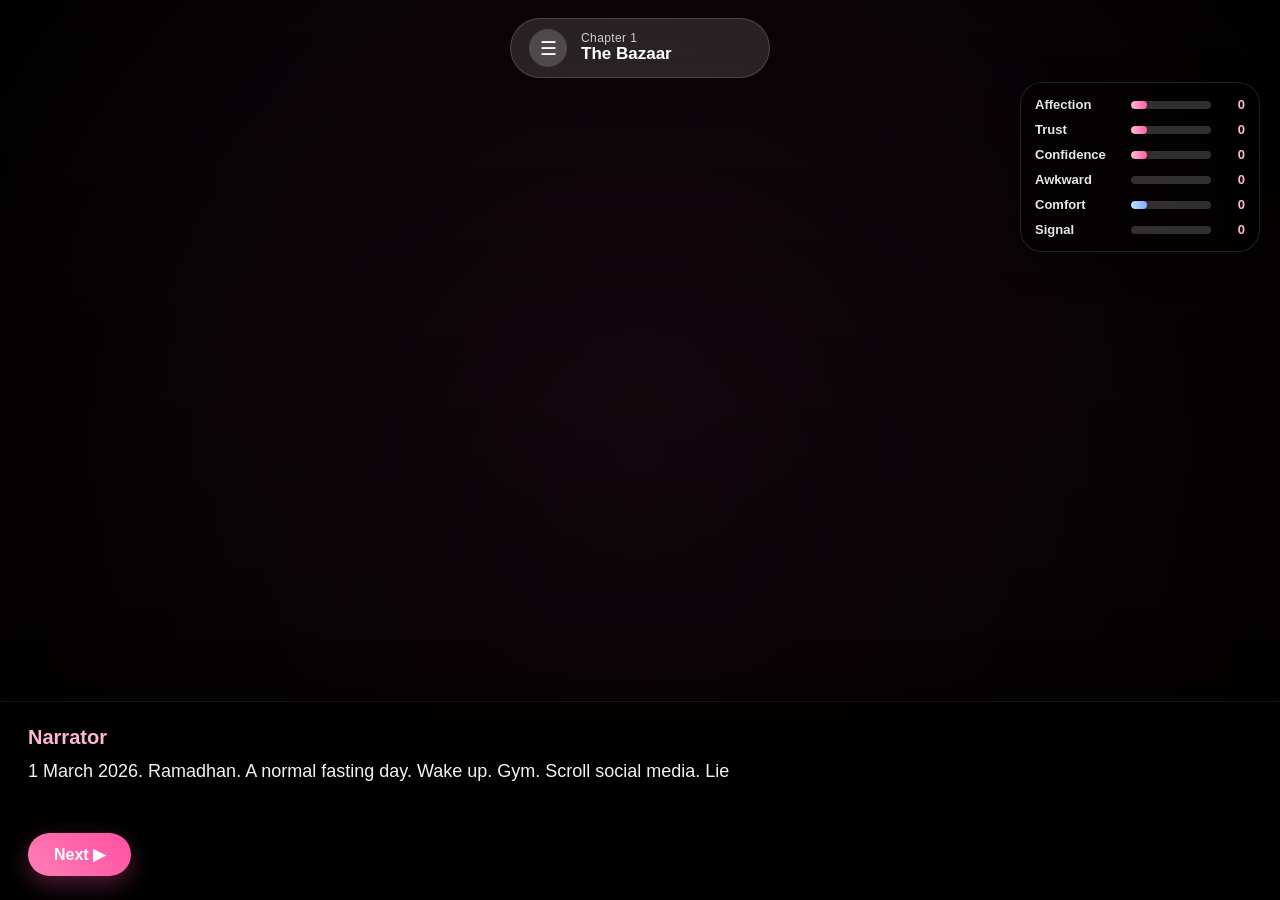
==== MemoryWorld_V2/index.html @ 0f624278 "all" ====
<!DOCTYPE html>
<html lang="en">
<head>
    <meta charset="UTF-8">
    <meta name="viewport" content="width=device-width, initial-scale=1.0, viewport-fit=cover">
    <title>Memory World</title>
    <link rel="stylesheet" href="css/style.css">
</head>
<body>
    <main id="game">
        <section id="backgroundLayer">
            <div id="background"></div>
            <div id="overlay"></div>
        </section>

        <header id="topBar">
            <button id="menuBtn" type="button" aria-label="Open menu">☰</button>
            <div id="chapterInfo">
                <p id="chapterLabel">Chapter 1</p>
                <h1 id="chapterTitle">The Bazaar</h1>
            </div>
        </header>

        <aside id="hud" aria-label="Player stats">
            <div class="statRow" data-stat="affection">
                <span class="statName">Affection</span>
                <div class="statBar"><div id="affectionBar" class="statFill"></div></div>
                <span id="affectionValue" class="statValue">0</span>
            </div>
            <div class="statRow" data-stat="trust">
                <span class="statName">Trust</span>
                <div class="statBar"><div id="trustBar" class="statFill"></div></div>
                <span id="trustValue" class="statValue">0</span>
            </div>
            <div class="statRow" data-stat="confidence">
                <span class="statName">Confidence</span>
                <div class="statBar"><div id="confidenceBar" class="statFill"></div></div>
                <span id="confidenceValue" class="statValue">0</span>
            </div>
            <div class="statRow" data-stat="awkwardness">
                <span class="statName">Awkward</span>
                <div class="statBar"><div id="awkwardnessBar" class="statFill"></div></div>
                <span id="awkwardnessValue" class="statValue">0</span>
            </div>
            <div class="statRow" data-stat="comfort">
                <span class="statName">Comfort</span>
                <div class="statBar"><div id="comfortBar" class="statFill"></div></div>
                <span id="comfortValue" class="statValue">0</span>
            </div>
            <div class="statRow" data-stat="signal">
                <span class="statName">Signal</span>
                <div class="statBar"><div id="signalBar" class="statFill"></div></div>
                <span id="signalValue" class="statValue">0</span>
            </div>
        </aside>

        <section id="characters" aria-label="Characters">
            <img id="aniq" class="characterSprite" src="images/aniq.png" alt="Aniq">
            <img id="yannie" class="characterSprite" src="images/yannie.png" alt="Yannie">
            <img id="dad" class="characterSprite" src="images/dad.png" alt="Dad">
        </section>

        <section id="choiceBox" aria-label="Choices"></section>

        <section id="dialogueBox" aria-label="Dialogue">
            <div id="speakerBox"><p id="speaker">Narrator</p></div>
            <div id="textBox"><p id="dialogue">1 March 2026. Ramadhan.</p></div>
            <div id="dialogueControls"><button id="nextBtn" type="button">Next ▶</button></div>
        </section>

        <section id="chatScreen" aria-label="Phone chat">
            <header id="chatHeader">
                <div id="chatAvatar">💬</div>
                <div id="chatUserInfo">
                    <h2 id="chatName">Yannie</h2>
                    <p id="chatStatus">Online</p>
                </div>
            </header>
            <div id="chatMessages"></div>
            <footer id="chatFooter"><button id="chatContinueBtn" type="button">Continue ▶</button></footer>
        </section>

        <aside id="menuPanel" aria-label="Game menu">
            <header id="menuHeader">
                <h2>Memory World</h2>
                <button id="closeMenuBtn" type="button" aria-label="Close menu">✕</button>
            </header>
            <nav id="menuActions" aria-label="Menu actions">
                <button id="saveBtn" class="menuActionBtn" type="button">Save Game</button>
                <button id="loadBtn" class="menuActionBtn" type="button">Load Game</button>
                <button id="restartBtn" class="menuActionBtn" type="button">Restart</button>
            </nav>
            <section class="menuSection">
                <h3>Inventory</h3>
                <ul id="inventoryList" class="menuList"></ul>
            </section>
            <section class="menuSection">
                <h3>Signals</h3>
                <ul id="signalList" class="menuList"></ul>
            </section>
            <section class="menuSection">
                <h3>Memories</h3>
                <ul id="memoryList" class="menuList"></ul>
            </section>
            <section class="menuSection">
                <h3>Story Log</h3>
                <ul id="historyList" class="menuList"></ul>
            </section>
        </aside>

        <div id="toast" role="status" aria-live="polite"></div>
        <div id="fadeLayer"></div>
    </main>

    <script src="js/story.js"></script>
    <script src="js/engine.js"></script>
</body>
</html>
---- MemoryWorld_V2/css/style.css ----
/* ========================================================= MEMORY WORLD — MAIN STYLE File: css/style.css ========================================================= */
/* ========================= RESET ========================= */
* {
    margin: 0;
    padding: 0;
    box-sizing: border-box;
}

:root {
    --pink: #ff5ca8;
    --pink-light: #ffb6d9;
    --pink-dark: #d93f87;
    --white: #ffffff;
    --black: #000000;
    --glass: rgba(255, 255, 255, 0.12);
    --glass-strong: rgba(255, 255, 255, 0.22);
    --dark-glass: rgba(0, 0, 0, 0.55);
    --dialogue-bg: rgba(0, 0, 0, 0.88);
    --good: #7cffb2;
    --bad: #ff7777;
    --neutral: #ffd36e;
    --shadow-soft: 0 10px 35px rgba(0, 0, 0, 0.35);
    --shadow-strong: 0 20px 70px rgba(0, 0, 0, 0.6);
}

html,
body {
    width: 100%;
    height: 100%;
    overflow: hidden;
}

body {
    font-family: "Segoe UI", Arial, sans-serif;
    background: #000;
    color: var(--white);
}

/* ========================= GAME ROOT ========================= */
#game {
    position: relative;
    width: 100vw;
    height: 100vh;
    overflow: hidden;
    background: #000;
}

/* ========================= BACKGROUND ========================= */
#backgroundLayer {
    position: fixed;
    inset: 0;
    z-index: 1;
}

#background {
    position: absolute;
    inset: 0;
    background-image: radial-gradient(circle at center, rgba(255, 92, 168, 0.18), rgba(0, 0, 0, 0.95)), url("../images/room.jpg");
    background-size: cover;
    background-position: center;
    background-repeat: no-repeat;
    transition: background-image 0.5s ease, filter 0.5s ease, transform 0.5s ease;
}

#overlay {
    position: absolute;
    inset: 0;
    background: linear-gradient(to bottom, rgba(0, 0, 0, 0.15), rgba(0, 0, 0, 0.65)), rgba(0, 0, 0, 0.35);
}

/* ========================= TOP BAR ========================= */
#topBar {
    position: absolute;
    top: 18px;
    left: 50%;
    transform: translateX(-50%);
    z-index: 20;
    display: flex;
    align-items: center;
    gap: 14px;
    min-width: 260px;
    max-width: 92vw;
    padding: 10px 18px;
    border-radius: 999px;
    background: var(--glass);
    border: 1px solid rgba(255, 255, 255, 0.16);
    backdrop-filter: blur(16px);
    box-shadow: var(--shadow-soft);
}

#menuBtn {
    width: 38px;
    height: 38px;
    border: none;
    border-radius: 50%;
    background: rgba(255, 255, 255, 0.18);
    color: var(--white);
    font-size: 19px;
    cursor: pointer;
    transition: 0.25s ease;
}

#menuBtn:hover {
    background: rgba(255, 182, 217, 0.34);
    transform: scale(1.06);
}

#chapterInfo {
    display: flex;
    flex-direction: column;
    line-height: 1.1;
}

#chapterLabel {
    font-size: 12px;
    opacity: 0.78;
    letter-spacing: 0.4px;
}

#chapterTitle {
    font-size: 17px;
    font-weight: 800;
    color: var(--white);
    white-space: nowrap;
}

/* ========================= HUD / STATS ========================= */
#hud {
    position: absolute;
    top: 82px;
    right: 20px;
    z-index: 25;
    width: 240px;
    display: flex;
    flex-direction: column;
    gap: 10px;
    padding: 14px;
    border-radius: 22px;
    background: rgba(0, 0, 0, 0.38);
    border: 1px solid rgba(255, 255, 255, 0.12);
    backdrop-filter: blur(16px);
    box-shadow: var(--shadow-soft);
}

.statRow {
    display: grid;
    grid-template-columns: 88px 1fr 26px;
    align-items: center;
    gap: 8px;
}

.statName {
    font-size: 13px;
    font-weight: 650;
    opacity: 0.9;
}

.statBar {
    height: 8px;
    border-radius: 999px;
    background: rgba(255, 255, 255, 0.18);
    overflow: hidden;
}

.statFill {
    width: 0%;
    height: 100%;
    border-radius: 999px;
    background: linear-gradient(90deg, var(--pink-light), var(--pink));
    transition: width 0.3s ease;
}

.statValue {
    font-size: 13px;
    font-weight: 800;
    text-align: right;
    color: var(--pink-light);
}

/* Special stat mood coloring */
.statRow[data-stat="awkwardness"] .statFill {
    background: linear-gradient(90deg, #ffd36e, #ff7777);
}

/* ========================= CHARACTERS ========================= */
#characters {
    position: absolute;
    left: 0;
    bottom: 150px;
    width: 100%;
    height: 70%;
    z-index: 10;
    pointer-events: none;
}

.characterSprite {
    position: absolute;
    bottom: 0;
    height: 90%;
    max-height: 720px;
    object-fit: contain;
    opacity: 0.28;
    filter: brightness(0.45);
    transition: opacity 0.45s ease, transform 0.45s ease, filter 0.45s ease;
}

#aniq {
    left: 3%;
}

#yannie {
    right: 3%;
}

#dad {
    left: 50%;
    transform: translateX(-50%);
}

/* JS can add these classes */
.characterSprite.active {
    opacity: 1;
    filter: brightness(1);
    transform: scale(1.04);
}

.characterSprite.inactive {
    opacity: 0.18;
    filter: brightness(0.32);
    transform: scale(0.98);
}

.characterSprite.hiddenCharacter,
.hidden {
    display: none !important;
}

/* ========================= CHOICE BOX ========================= */
#choiceBox {
    position: absolute;
    left: 50%;
    bottom: 185px;
    transform: translateX(-50%);
    z-index: 50;
    display: flex;
    flex-direction: column;
    gap: 12px;
    width: min(640px, 92vw);
}

.choiceBtn {
    width: 100%;
    padding: 15px 22px;
    border: 1px solid rgba(255, 255, 255, 0.18);
    border-radius: 20px;
    background: rgba(255, 255, 255, 0.15);
    color: var(--white);
    backdrop-filter: blur(12px);
    box-shadow: var(--shadow-soft);
    cursor: pointer;
    text-align: left;
    transition: transform 0.25s ease, background 0.25s ease, border-color 0.25s ease, opacity 0.25s ease;
}

.choiceBtn:hover {
    transform: scale(1.025);
    background: rgba(255, 182, 217, 0.34);
    border-color: rgba(255, 182, 217, 0.55);
}

.choiceText {
    display: block;
    font-size: 16px;
    font-weight: 850;
}

.choiceHint {
    display: block;
    margin-top: 5px;
    font-size: 13px;
    line-height: 1.4;
    opacity: 0.78;
}

.choiceBtn.locked,
.choiceBtn:disabled {
    opacity: 0.42;
    cursor: not-allowed;
    filter: grayscale(0.8);
}

.choiceBtn.locked:hover,
.choiceBtn:disabled:hover {
    transform: none;
    background: rgba(255, 255, 255, 0.13);
}

/* Consequence styling for future JS */
.choiceBtn.goodChoice {
    border-color: rgba(124, 255, 178, 0.42);
}

.choiceBtn.badChoice {
    border-color: rgba(255, 119, 119, 0.42);
}

.choiceBtn.neutralChoice {
    border-color: rgba(255, 211, 110, 0.42);
}

/* ========================= DIALOGUE BOX ========================= */
#dialogueBox {
    position: absolute;
    left: 0;
    bottom: 0;
    z-index: 30;
    width: 100%;
    min-height: 155px;
    padding: 24px 28px;
    background: linear-gradient(to top, rgba(0, 0, 0, 0.96), rgba(0, 0, 0, 0.72));
    border-top: 1px solid rgba(255, 255, 255, 0.08);
    box-shadow: 0 -12px 40px rgba(0, 0, 0, 0.35);
}

#speakerBox {
    margin-bottom: 8px;
}

#speaker {
    font-size: 20px;
    font-weight: 900;
    color: var(--pink-light);
}

#textBox {
    max-width: 1100px;
}

#dialogue {
    min-height: 58px;
    font-size: 18px;
    line-height: 1.65;
    color: rgba(255, 255, 255, 0.95);
}

#dialogueControls {
    margin-top: 18px;
}

#nextBtn,
#chatContinueBtn {
    padding: 12px 26px;
    border: none;
    border-radius: 999px;
    background: linear-gradient(45deg, #ff7eb6, #ff4fa3);
    color: var(--white);
    font-size: 16px;
    font-weight: 800;
    cursor: pointer;
    box-shadow: 0 8px 22px rgba(255, 79, 163, 0.32);
    transition: transform 0.22s ease, box-shadow 0.22s ease, filter 0.22s ease;
}

#nextBtn:hover,
#chatContinueBtn:hover {
    transform: translateY(-1px);
    box-shadow: 0 12px 28px rgba(255, 79, 163, 0.42);
}

#nextBtn:active,
#chatContinueBtn:active {
    transform: translateY(1px);
}

/* ========================= CHAT SCREEN ========================= */
#chatScreen {
    position: absolute;
    inset: 0;
    z-index: 100;
    display: none;
    background: linear-gradient(rgba(255, 255, 255, 0.04), rgba(255, 255, 255, 0.04)), url("../images/chatbg.jpg");
    background-size: cover;
    background-position: center;
}

#chatScreen.active {
    display: block;
}

#chatHeader {
    height: 72px;
    display: flex;
    align-items: center;
    gap: 12px;
    padding: 0 20px;
    background: var(--pink);
    color: var(--white);
    box-shadow: 0 6px 20px rgba(0, 0, 0, 0.22);
}

#chatAvatar {
    width: 44px;
    height: 44px;
    display: grid;
    place-items: center;
    border-radius: 50%;
    background: rgba(255, 255, 255, 0.24);
    font-size: 22px;
}

#chatUserInfo {
    display: flex;
    flex-direction: column;
    line-height: 1.15;
}

#chatName {
    font-size: 20px;
    font-weight: 900;
}

#chatStatus {
    font-size: 12px;
    opacity: 0.86;
}

#chatMessages {
    height: calc(100% - 150px);
    display: flex;
    flex-direction: column;
    gap: 10px;
    padding: 20px;
    overflow-y: auto;
}

.message {
    max-width: 75%;
    padding: 12px 14px;
    border-radius: 18px;
    font-size: 15px;
    line-height: 1.5;
    box-shadow: 0 6px 16px rgba(0, 0, 0, 0.12);
    animation: messagePop 0.25s ease;
}

@keyframes messagePop {
    from {
        opacity: 0;
        transform: translateY(8px) scale(0.96);
    }

    to {
        opacity: 1;
        transform: translateY(0) scale(1);
    }
}

.message.me {
    align-self: flex-end;
    background: var(--pink);
    color: var(--white);
    border-bottom-right-radius: 5px;
}

.message.her {
    align-self: flex-start;
    background: var(--white);
    color: #111;
    border-bottom-left-radius: 5px;
}

#chatFooter {
    height: 78px;
    display: flex;
    align-items: center;
    justify-content: center;
    padding: 12px;
}

#chatContinueBtn {
    display: none;
}

#chatContinueBtn.active {
    display: inline-block;
}

/* ========================= MENU PANEL ========================= */
#menuPanel {
    position: absolute;
    top: 74px;
    left: 50%;
    transform: translateX(-50%);
    z-index: 200;
    width: min(540px, 92vw);
    max-height: 78vh;
    overflow-y: auto;
    padding: 18px;
    border-radius: 24px;
    background: rgba(0, 0, 0, 0.84);
    border: 1px solid rgba(255, 255, 255, 0.14);
    backdrop-filter: blur(18px);
    box-shadow: var(--shadow-strong);
    display: none;
}

#menuPanel.active {
    display: block;
}

#menuHeader {
    display: flex;
    align-items: center;
    justify-content: space-between;
    margin-bottom: 16px;
}

#menuHeader h2 {
    font-size: 22px;
    color: var(--pink-light);
}

#closeMenuBtn {
    width: 34px;
    height: 34px;
    border: none;
    border-radius: 50%;
    background: rgba(255, 255, 255, 0.16);
    color: var(--white);
    font-size: 17px;
    cursor: pointer;
}

#closeMenuBtn:hover {
    background: rgba(255, 182, 217, 0.28);
}

#menuActions {
    display: grid;
    grid-template-columns: repeat(3, 1fr);
    gap: 10px;
    margin-bottom: 16px;
}

.menuActionBtn {
    padding: 12px 10px;
    border: none;
    border-radius: 14px;
    background: rgba(255, 255, 255, 0.14);
    color: var(--white);
    font-size: 14px;
    font-weight: 800;
    cursor: pointer;
    transition: 0.22s ease;
}

.menuActionBtn:hover {
    background: rgba(255, 182, 217, 0.28);
    transform: translateY(-1px);
}

.menuSection {
    margin-top: 14px;
    padding-top: 14px;
    border-top: 1px solid rgba(255, 255, 255, 0.12);
}

.menuSection h3 {
    margin-bottom: 8px;
    font-size: 15px;
    color: var(--pink-light);
}

.menuList {
    display: flex;
    flex-direction: column;
    gap: 7px;
    list-style: none;
    font-size: 14px;
    line-height: 1.4;
    opacity: 0.92;
}

.menuList li {
    padding: 8px 10px;
    border-radius: 12px;
    background: rgba(255, 255, 255, 0.08);
}

/* Empty state generated by JS */
.emptyText {
    opacity: 0.62;
    font-style: italic;
}

/* ========================= TOAST / CONSEQUENCE POPUP ========================= */
#toast {
    position: absolute;
    top: 86px;
    left: 50%;
    transform: translateX(-50%) translateY(-8px);
    z-index: 300;
    min-width: 140px;
    max-width: 90vw;
    padding: 10px 18px;
    border-radius: 999px;
    background: rgba(255, 92, 168, 0.94);
    color: var(--white);
    font-size: 14px;
    font-weight: 900;
    text-align: center;
    box-shadow: var(--shadow-soft);
    opacity: 0;
    pointer-events: none;
    transition: opacity 0.3s ease, transform 0.3s ease;
}

#toast.show {
    opacity: 1;
    transform: translateX(-50%) translateY(0);
}

#toast.good {
    background: rgba(54, 198, 112, 0.94);
}

#toast.bad {
    background: rgba(238, 76, 76, 0.94);
}

#toast.neutral {
    background: rgba(218, 160, 48, 0.94);
}

/* ========================= FADE LAYER ========================= */
#fadeLayer {
    position: absolute;
    inset: 0;
    z-index: 250;
    background: #000;
    opacity: 0;
    pointer-events: none;
    transition: opacity 0.45s ease;
}

#fadeLayer.active {
    opacity: 1;
}

/* ========================= SCROLLBAR ========================= */
#chatMessages::-webkit-scrollbar,
#menuPanel::-webkit-scrollbar {
    width: 8px;
}

#chatMessages::-webkit-scrollbar-thumb,
#menuPanel::-webkit-scrollbar-thumb {
    background: rgba(255, 182, 217, 0.4);
    border-radius: 999px;
}

#chatMessages::-webkit-scrollbar-track,
#menuPanel::-webkit-scrollbar-track {
    background: rgba(255, 255, 255, 0.08);
}

/* ========================= RESPONSIVE ========================= */
@media (max-width: 900px) {
    #hud {
        width: 220px;
    }

    .characterSprite {
        height: 82%;
    }
}

@media (max-width: 768px) {
    #topBar {
        top: 12px;
        padding: 8px 12px;
    }

    #chapterTitle {
        font-size: 15px;
    }

    #hud {
        top: 72px;
        right: 12px;
        width: calc(100% - 24px);
        display: grid;
        grid-template-columns: 1fr 1fr;
        gap: 9px 12px;
        padding: 12px;
    }

    .statRow {
        grid-template-columns: 76px 1fr 22px;
    }

    .statName,
    .statValue {
        font-size: 12px;
    }

    #characters {
        bottom: 170px;
        height: 58%;
    }

    .characterSprite {
        height: 76%;
    }

    #aniq {
        left: -4%;
    }

    #yannie {
        right: -4%;
    }

    #dad {
        left: 50%;
    }

    #choiceBox {
        bottom: 205px;
        width: 92vw;
    }

    .choiceBtn {
        padding: 13px 17px;
    }

    .choiceText {
        font-size: 15px;
    }

    .choiceHint {
        font-size: 12px;
    }

    #dialogueBox {
        min-height: 165px;
        padding: 20px;
    }

    #speaker {
        font-size: 18px;
    }

    #dialogue {
        font-size: 16px;
        line-height: 1.55;
    }

    #nextBtn,
    #chatContinueBtn {
        padding: 11px 22px;
        font-size: 15px;
    }

    #chatHeader {
        height: 66px;
    }

    #chatMessages {
        height: calc(100% - 142px);
        padding: 16px;
    }

    .message {
        max-width: 82%;
        font-size: 14px;
    }

    #menuActions {
        grid-template-columns: 1fr;
    }
}

@media (max-width: 480px) {
    #hud {
        grid-template-columns: 1fr;
    }

    #characters {
        height: 52%;
    }

    .characterSprite {
        height: 70%;
    }

    #choiceBox {
        bottom: 215px;
    }

    #dialogueBox {
        min-height: 175px;
    }

    #dialogue {
        font-size: 15px;
    }

    #chapterLabel {
        display: none;
    }
}
/* ========================= MEMORY WORLD V2 ADDITIONS ========================= */
.phoneChoices {
    display: flex;
    flex-direction: column;
    gap: 10px;
    margin-top: 14px;
    padding: 12px;
    border-radius: 20px;
    background: rgba(0, 0, 0, 0.24);
}

.phoneChoices .choiceBtn {
    box-shadow: none;
    background: rgba(255, 255, 255, 0.18);
}

.message.system,
.message.signalBubble,
.message.callSystem {
    align-self: center;
    max-width: 88%;
    text-align: center;
    background: rgba(0, 0, 0, 0.50);
    color: rgba(255, 255, 255, 0.94);
    border-radius: 999px;
    font-size: 13px;
}

.message.signalBubble {
    background: rgba(255, 92, 168, 0.86);
    font-weight: 850;
}

.message.callSystem {
    background: rgba(255, 255, 255, 0.20);
}

.choiceBtn.badEndChoice {
    border-color: rgba(255, 70, 70, 0.7);
}

.choiceBtn.weakChoice {
    border-color: rgba(255, 211, 110, 0.62);
}

.choiceBtn.canonChoice {
    border-color: rgba(255, 182, 217, 0.72);
}

.choiceBtn.signalChoice {
    border-color: rgba(255, 92, 168, 0.88);
}

.statRow[data-stat="comfort"] .statFill {
    background: linear-gradient(90deg, #b6e3ff, #8ca6ff);
}

.statRow[data-stat="signal"] .statFill {
    background: linear-gradient(90deg, #ffd1ea, #ff5ca8);
}

@media (max-width: 768px) {
    #hud {
        grid-template-columns: 1fr 1fr;
    }
}


/* ========================= MOBILE-FIRST POLISH — FINAL BUILD ========================= */
html,
body,
#game {
    min-height: 100svh;
    height: 100dvh;
}

#dialogue {
    white-space: pre-line;
}

@media (max-width: 768px) {
    body {
        overscroll-behavior: none;
        -webkit-tap-highlight-color: transparent;
    }

    #game {
        width: 100vw;
        height: 100dvh;
    }

    #topBar {
        top: max(10px, env(safe-area-inset-top));
        width: calc(100vw - 20px);
        justify-content: flex-start;
    }

    #chapterInfo {
        min-width: 0;
    }

    #chapterTitle {
        max-width: calc(100vw - 95px);
        overflow: hidden;
        text-overflow: ellipsis;
    }

    #hud {
        top: calc(max(10px, env(safe-area-inset-top)) + 58px);
        left: 10px;
        right: 10px;
        width: auto;
        grid-template-columns: repeat(2, minmax(0, 1fr));
        gap: 7px 8px;
        padding: 9px;
        border-radius: 18px;
    }

    .statRow {
        grid-template-columns: 62px 1fr 19px;
        gap: 5px;
    }

    .statName,
    .statValue {
        font-size: 10.5px;
    }

    .statBar {
        height: 6px;
    }

    #characters {
        bottom: 200px;
        height: 44%;
    }

    .characterSprite {
        height: 72%;
        max-height: 410px;
    }

    #choiceBox {
        bottom: calc(178px + env(safe-area-inset-bottom));
        width: calc(100vw - 22px);
        gap: 9px;
        max-height: 38vh;
        overflow-y: auto;
        padding-bottom: 4px;
    }

    .choiceBtn {
        min-height: 48px;
        padding: 12px 14px;
        border-radius: 17px;
    }

    .choiceText {
        font-size: 14px;
    }

    .choiceHint {
        font-size: 11.5px;
    }

    #dialogueBox {
        min-height: 168px;
        max-height: 38vh;
        padding: 16px 16px calc(16px + env(safe-area-inset-bottom));
        overflow-y: auto;
    }

    #speaker {
        font-size: 17px;
    }

    #dialogue {
        min-height: 64px;
        font-size: 15px;
        line-height: 1.45;
    }

    #dialogueControls {
        margin-top: 12px;
    }

    #nextBtn,
    #chatContinueBtn {
        min-height: 44px;
        padding: 10px 22px;
    }

    #chatHeader {
        height: calc(62px + env(safe-area-inset-top));
        padding-top: env(safe-area-inset-top);
    }

    #chatMessages {
        height: calc(100dvh - 136px - env(safe-area-inset-top) - env(safe-area-inset-bottom));
        padding: 14px 12px;
    }

    #chatFooter {
        height: calc(74px + env(safe-area-inset-bottom));
        padding-bottom: env(safe-area-inset-bottom);
    }

    .message {
        max-width: 84%;
        font-size: 14px;
        padding: 11px 13px;
    }

    .message.system,
    .message.signalBubble,
    .message.callSystem {
        max-width: 92%;
        border-radius: 18px;
    }

    .phoneChoices {
        gap: 8px;
        padding: 10px;
    }

    #menuPanel {
        top: calc(68px + env(safe-area-inset-top));
        width: calc(100vw - 22px);
        max-height: calc(100dvh - 90px - env(safe-area-inset-top));
        padding: 15px;
    }
}

@media (max-width: 480px) {
    #hud {
        grid-template-columns: repeat(2, minmax(0, 1fr));
    }

    #characters {
        bottom: 205px;
        height: 40%;
    }

    .characterSprite {
        height: 66%;
    }

    #choiceBox {
        bottom: calc(184px + env(safe-area-inset-bottom));
        max-height: 35vh;
    }

    #dialogueBox {
        min-height: 176px;
        max-height: 40vh;
    }

    #dialogue {
        font-size: 14.5px;
    }
}

@media (max-width: 380px) {
    #hud {
        grid-template-columns: 1fr;
        max-height: 112px;
        overflow-y: auto;
    }

    #choiceBox {
        bottom: calc(190px + env(safe-area-inset-bottom));
    }

    .choiceText {
        font-size: 13.5px;
    }

    .choiceHint {
        display: none;
    }
}
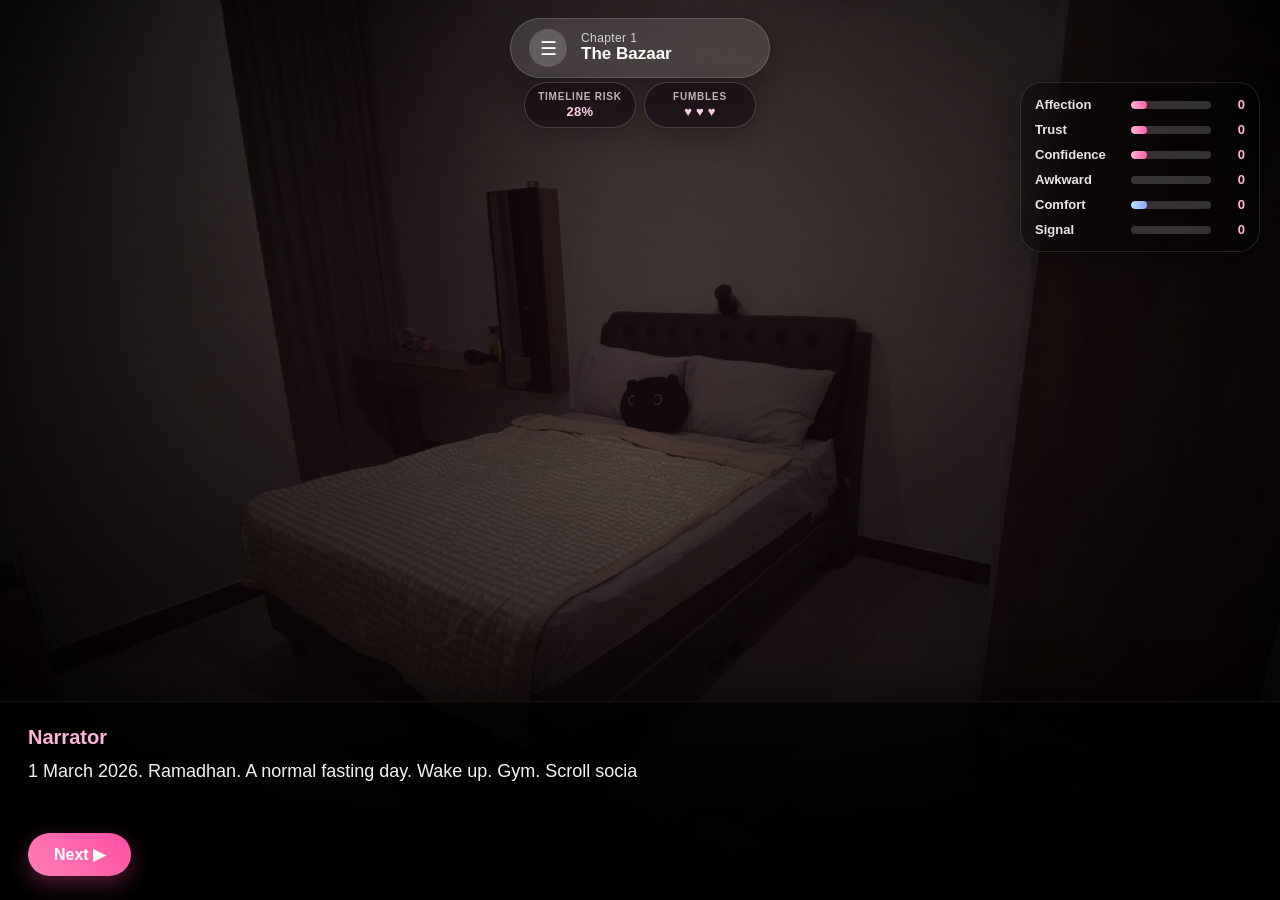
==== commit 1045f1ad: "GAMEEE" ====
--- a/MemoryWorld_V2/index.html
+++ b/MemoryWorld_V2/index.html
@@ -20,6 +20,11 @@
                 <h1 id="chapterTitle">The Bazaar</h1>
             </div>
         </header>
+
+        <section id="timelineStatus" aria-label="Timeline status">
+            <div class="timelineChip"><span>Timeline Risk</span><strong id="timelineRiskValue">12%</strong></div>
+            <div class="timelineChip"><span>Fumbles</span><strong id="fumbleValue">♡ ♡ ♡</strong></div>
+        </section>
 
         <aside id="hud" aria-label="Player stats">
             <div class="statRow" data-stat="affection">
@@ -57,7 +62,7 @@
         <section id="characters" aria-label="Characters">
             <img id="aniq" class="characterSprite" src="images/aniq.png" alt="Aniq">
             <img id="yannie" class="characterSprite" src="images/yannie.png" alt="Yannie">
-            <img id="dad" class="characterSprite" src="images/dad.png" alt="Dad">
+            <img id="dad" class="characterSprite" src="images/aniq.png" alt="" aria-hidden="true" style="display:none">
         </section>
 
         <section id="choiceBox" aria-label="Choices"></section>
@@ -103,16 +108,30 @@
                 <ul id="memoryList" class="menuList"></ul>
             </section>
             <section class="menuSection">
+                <h3>Achievements</h3>
+                <ul id="achievementList" class="menuList"></ul>
+            </section>
+            <section class="menuSection">
                 <h3>Story Log</h3>
                 <ul id="historyList" class="menuList"></ul>
             </section>
         </aside>
 
+        <section id="challengeLayer" aria-label="Memory challenge" aria-live="polite">
+            <div id="challengeCard">
+                <div id="challengeKicker">MEMORY CHECK</div>
+                <h2 id="challengeTitle">Challenge</h2>
+                <p id="challengePrompt"></p>
+                <div id="challengeMeta"></div>
+                <div id="challengeBody"></div>
+            </div>
+        </section>
+
         <div id="toast" role="status" aria-live="polite"></div>
         <div id="fadeLayer"></div>
     </main>
 
-    <script src="js/story.js"></script>
-    <script src="js/engine.js"></script>
+    <script src="js/story.js?v=3.1.1"></script>
+    <script src="js/engine.js?v=3.1.1"></script>
 </body>
 </html>
--- a/MemoryWorld_V2/css/style.css
+++ b/MemoryWorld_V2/css/style.css
@@ -1091,3 +1091,359 @@
         display: none;
     }
 }
+
+/* =========================================================
+   MEMORY WORLD v3 — REAL CHAT / RISK SYSTEM
+   ========================================================= */
+
+/* Choices must not spoil which option is "correct". */
+.choiceBtn.goodChoice,
+.choiceBtn.badChoice,
+.choiceBtn.neutralChoice,
+.choiceBtn.badEndChoice,
+.choiceBtn.weakChoice,
+.choiceBtn.canonChoice,
+.choiceBtn.signalChoice {
+    border-color: rgba(255, 255, 255, 0.20);
+    background: rgba(255, 255, 255, 0.15);
+}
+
+#timelineStatus {
+    position: absolute;
+    top: 82px;
+    left: 50%;
+    transform: translateX(-50%);
+    z-index: 24;
+    display: flex;
+    gap: 8px;
+    pointer-events: none;
+}
+
+.timelineChip {
+    min-width: 112px;
+    padding: 8px 12px;
+    border: 1px solid rgba(255, 255, 255, 0.18);
+    border-radius: 999px;
+    background: rgba(19, 9, 17, 0.62);
+    box-shadow: 0 8px 26px rgba(0, 0, 0, 0.28);
+    backdrop-filter: blur(14px);
+    text-align: center;
+}
+
+.timelineChip span {
+    display: block;
+    color: rgba(255, 255, 255, 0.70);
+    font-size: 10px;
+    font-weight: 800;
+    letter-spacing: 0.08em;
+    text-transform: uppercase;
+}
+
+.timelineChip strong {
+    display: block;
+    margin-top: 2px;
+    color: #ffd1e5;
+    font-size: 13px;
+    letter-spacing: 0.02em;
+}
+
+.choiceTimer {
+    overflow: hidden;
+    padding: 10px 13px 11px;
+    border: 1px solid rgba(255, 92, 168, 0.35);
+    border-radius: 16px;
+    background: rgba(20, 8, 16, 0.76);
+    box-shadow: 0 12px 30px rgba(0,0,0,.28);
+}
+
+.choiceTimer > span,
+.choiceTimer > strong {
+    display: inline-block;
+    font-size: 12px;
+    font-weight: 850;
+}
+
+.choiceTimer > strong {
+    float: right;
+    color: #ff9ac8;
+}
+
+.choiceTimer > div {
+    clear: both;
+    height: 5px;
+    margin-top: 8px;
+    overflow: hidden;
+    border-radius: 999px;
+    background: rgba(255,255,255,.12);
+}
+
+.choiceTimer i {
+    display: block;
+    width: 100%;
+    height: 100%;
+    border-radius: inherit;
+    background: linear-gradient(90deg, #ff3186, #ff8fbd);
+    transition: width .92s linear;
+}
+
+.riskChoiceBtn {
+    display: grid;
+    grid-template-columns: minmax(0, 1fr) auto;
+    column-gap: 12px;
+    align-items: center;
+}
+
+.riskChoiceBtn .choiceText,
+.riskChoiceBtn .choiceHint {
+    grid-column: 1;
+}
+
+.riskChance {
+    grid-column: 2;
+    grid-row: 1 / span 2;
+    display: flex;
+    min-width: 78px;
+    flex-direction: column;
+    align-items: flex-end;
+    gap: 2px;
+    font-variant-numeric: tabular-nums;
+}
+
+.riskChance b {
+    color: #ffb0d3;
+    font-size: 9.5px;
+    letter-spacing: .08em;
+}
+
+.riskChance i {
+    color: #fff;
+    font-size: 17px;
+    font-style: normal;
+    font-weight: 900;
+}
+
+#challengeLayer {
+    position: absolute;
+    inset: 0;
+    z-index: 120;
+    display: none;
+    place-items: center;
+    padding: 24px;
+    background: rgba(8, 3, 7, .72);
+    backdrop-filter: blur(12px);
+}
+
+#challengeLayer.active {
+    display: grid;
+}
+
+#challengeCard {
+    width: min(620px, 94vw);
+    max-height: min(720px, 86dvh);
+    overflow-y: auto;
+    overscroll-behavior: contain;
+    padding: 25px;
+    border: 1px solid rgba(255, 143, 189, .42);
+    border-radius: 26px;
+    background:
+        radial-gradient(circle at 12% 0%, rgba(255, 71, 143, .22), transparent 38%),
+        linear-gradient(150deg, rgba(45, 17, 35, .98), rgba(17, 8, 15, .98));
+    box-shadow: 0 28px 90px rgba(0,0,0,.58);
+}
+
+#challengeKicker {
+    color: #ff8fbd;
+    font-size: 10px;
+    font-weight: 900;
+    letter-spacing: .15em;
+}
+
+#challengeTitle {
+    margin-top: 7px;
+    color: #fff;
+    font-size: clamp(24px, 5vw, 36px);
+    line-height: 1.05;
+}
+
+#challengePrompt {
+    margin-top: 10px;
+    color: rgba(255,255,255,.78);
+    font-size: 14px;
+    line-height: 1.55;
+}
+
+#challengeMeta {
+    display: flex;
+    flex-wrap: wrap;
+    gap: 7px;
+    margin-top: 14px;
+}
+
+#challengeMeta span {
+    padding: 6px 9px;
+    border: 1px solid rgba(255,255,255,.12);
+    border-radius: 999px;
+    background: rgba(255,255,255,.07);
+    color: #ffd4e7;
+    font-size: 11px;
+    font-weight: 800;
+}
+
+#challengeBody {
+    display: grid;
+    gap: 10px;
+    margin-top: 18px;
+}
+
+.challengeContinue,
+.signalOption,
+.sequenceOption {
+    min-height: 48px;
+    width: 100%;
+    padding: 12px 14px;
+    border: 1px solid rgba(255,255,255,.16);
+    border-radius: 15px;
+    background: rgba(255,255,255,.09);
+    color: #fff;
+    font: inherit;
+    font-size: 14px;
+    font-weight: 800;
+    text-align: left;
+    cursor: pointer;
+    transition: transform .16s ease, border-color .16s ease, background .16s ease;
+}
+
+.challengeContinue {
+    text-align: center;
+    background: linear-gradient(135deg, #ef3981, #ff6fa8);
+    border-color: transparent;
+}
+
+@media (hover: hover) and (pointer: fine) {
+    .challengeContinue:hover,
+    .signalOption:hover,
+    .sequenceOption:hover {
+        transform: translateY(-2px);
+        border-color: rgba(255,143,189,.72);
+    }
+}
+
+.signalOption.correct {
+    border-color: rgba(119, 255, 182, .70);
+    background: rgba(74, 190, 128, .18);
+}
+
+.signalOption.wrong {
+    border-color: rgba(255, 111, 111, .72);
+    background: rgba(190, 62, 79, .18);
+}
+
+.sequenceOptions {
+    display: grid;
+    gap: 9px;
+}
+
+.sequenceSelected {
+    min-height: 46px;
+    padding: 11px 13px;
+    border: 1px dashed rgba(255,143,189,.38);
+    border-radius: 14px;
+    color: rgba(255,255,255,.72);
+    font-size: 12px;
+    line-height: 1.5;
+}
+
+.sequenceChosen {
+    opacity: .38;
+    pointer-events: none;
+}
+
+.shake {
+    animation: mwShake .28s linear;
+}
+
+@keyframes mwShake {
+    0%,100% { transform: translateX(0); }
+    25% { transform: translateX(-6px); }
+    75% { transform: translateX(6px); }
+}
+
+@media (max-width: 768px) {
+    #timelineStatus {
+        top: calc(72px + env(safe-area-inset-top));
+        width: calc(100vw - 24px);
+        justify-content: center;
+    }
+
+    .timelineChip {
+        flex: 0 1 132px;
+        min-width: 0;
+        padding: 7px 10px;
+    }
+
+    #hud {
+        top: calc(122px + env(safe-area-inset-top));
+    }
+
+    #challengeLayer {
+        padding: 12px;
+    }
+
+    #challengeCard {
+        width: 100%;
+        max-height: calc(100dvh - 28px - env(safe-area-inset-top) - env(safe-area-inset-bottom));
+        padding: 20px 16px;
+        border-radius: 22px;
+    }
+
+    .riskChoiceBtn {
+        grid-template-columns: minmax(0,1fr) 65px;
+        padding: 13px 15px;
+    }
+
+    .riskChance {
+        min-width: 60px;
+    }
+
+    .riskChance i {
+        font-size: 15px;
+    }
+}
+
+@media (max-width: 480px) {
+    #timelineStatus {
+        gap: 6px;
+    }
+
+    .timelineChip span {
+        font-size: 8.5px;
+    }
+
+    .timelineChip strong {
+        font-size: 12px;
+    }
+
+    #choiceBox {
+        gap: 8px;
+    }
+
+    .choiceBtn,
+    .challengeContinue,
+    .signalOption,
+    .sequenceOption {
+        min-height: 46px;
+    }
+}
+
+@media (prefers-reduced-motion: reduce) {
+    .choiceTimer i,
+    .challengeContinue,
+    .signalOption,
+    .sequenceOption {
+        transition: none;
+    }
+
+    .shake {
+        animation: none;
+    }
+}
